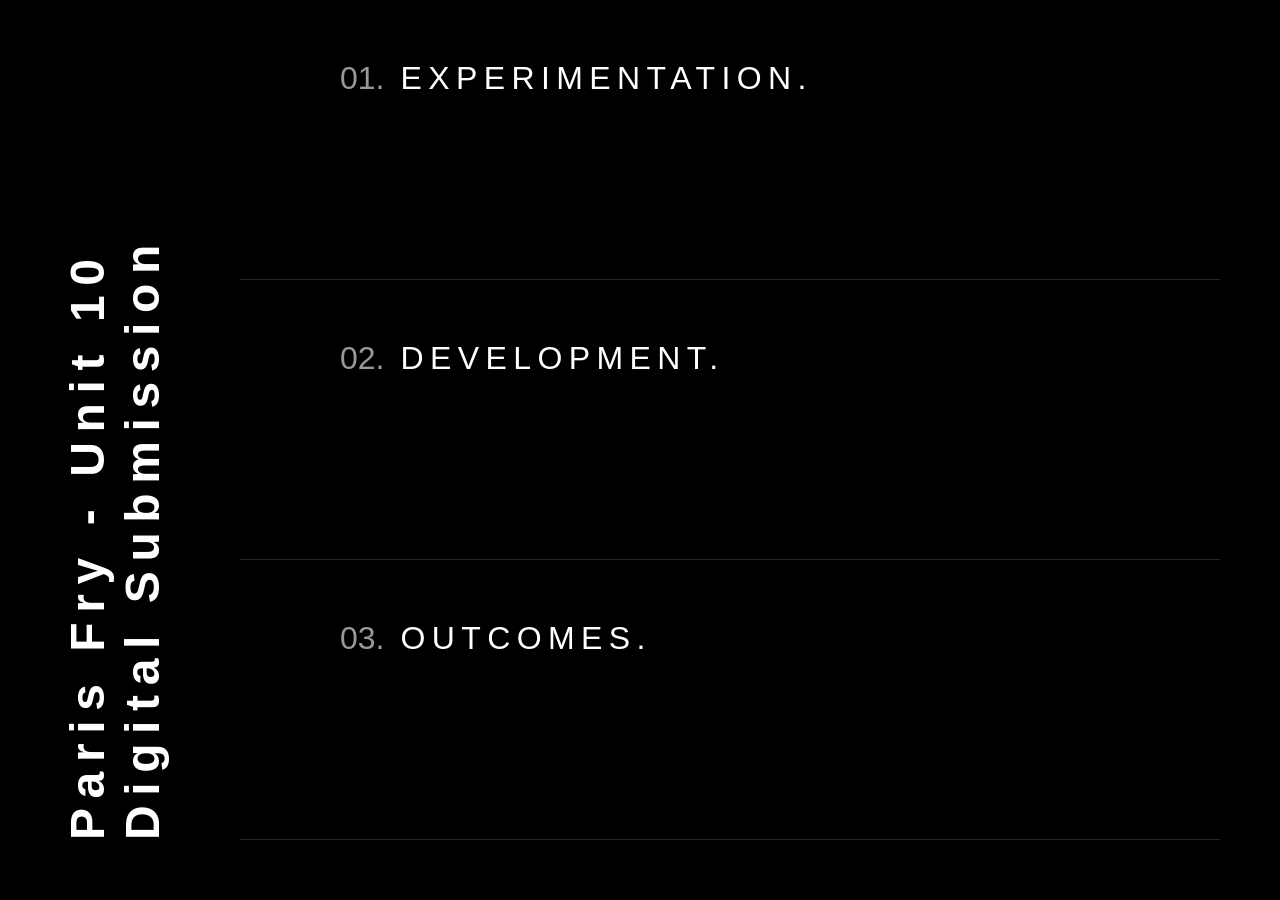
==== index.html @ 5a78e101 "Initial commit" ====
<!DOCTYPE html>
<html lang="en">
<head>
    <meta charset="UTF-8">
    <meta name="viewport" content="width=device-width, initial-scale=1.0">
    <title>Paris Fry Unit10 Digital Submission</title>
    <link rel="stylesheet" href="style.css">
</head>

<body class="home">
    <main class="home-layout">

        <div class="home-title">
            Paris Fry - Unit 10 Digital Submission
        </div>

        <div class="home-folders">

            <a href="folder1.html" class= "folder-item">
                <span class= "folder-number">01.</span>
                <span class= "folder-name">EXPERIMENTATION.</span>
            </a>

            <a href="folder2.html" class= "folder-item">
                <span class= "folder-number">02.</span>
                <span class= "folder-name">DEVELOPMENT.</span>
             </a>

            <a href="folder3.html" class= "folder-item">
                <span class= "folder-number">03.</span>
                <span class= "folder-name">OUTCOMES.</span>
            </a>
        </div>
    </main>
</body>

</html>
---- style.css ----
body {
    font-family: 'Inter', sans-serif;
    margin: 0;
    padding: 0;
    background-color: black;
    color: grey;
}
.home-layout {
    display: grid;
    grid-template-columns: 100px 1fr;
    height: 100vh;
    padding: 60px;
    box-sizing: border-box;
}
.page-layout {
    min-height: 100vh;
}
.video-item {
  position: relative;
  overflow: hidden;
}
.video-item video {
  width: 100%;
  height: 100%;
  object-fit: cover;
  transition: transform 0.4s ease;
}
.video-item:hover video {
  transform: scale(1.1);
}
.video-item::after {
  content: "";
  position: absolute;
  inset: 0;
  background: rgba(0,0,0,0);
  transition: 0.3s ease;
}
.video-caption {
  position: absolute;
  bottom: 10px;
  left: 10px;

  font-size: 0.6rem;
  letter-spacing: 0.1em;
  text-transform: uppercase;
  color: white;

  opacity: 0;
  transform: translateY(10px);
  transition: all 0.3s ease;
}
.video-item:hover .video-caption {
  opacity: 1;
  transform: translateY(0);
}

.video-pair video:hover {
  transform: scale(1.1);

}


/* -------- LIGHTBOX -------- */
.lightbox {
  position: fixed;
  inset: 0;
  background: rgba(0,0,0,0.95);
  display: flex;
  justify-content: center;
  align-items: center;

  opacity: 0;
  pointer-events: none;
  transition: opacity 0.3s ease;

  z-index: 999;
}

.lightbox-content {
  display: flex;
  flex-direction: column;
  align-items: center;
  gap: 20px;
}

.lightbox video {
  width: 80vw;
  height: 80vh;
  object-fit: contain;
}
.lightbox-caption {
  font-size: 0.7rem;
  letter-spacing: 0.2em;
  text-transform: uppercase;
  color: white;
  opacity: 0.8;
}

.lightbox.active {
  opacity: 1;
  pointer-events: all;
}

/* -----------SIDEBAR STYLING---------- */
.sidebar {
    position: fixed;
    left: 0;
    top: 0;

    height: 100vh;
    width: 100px;

    padding: 40px 20px;
    z-index: 100; 

}
.sidebar ul {
    list-style: none;
    padding: 0;
    margin: 0;
}
.sidebar li {
    margin-bottom: 20px;
}
.sidebar a {
    color: white;
    text-decoration: none;
    font-size: 1rem;
    letter-spacing: 0.1em;
    text-transform: uppercase;
    opacity: 0.6;
}
.sidebar a:hover {
    opacity: 1;
}
.page-content {
    margin-left: 100px;
}

/* ---------HOMEPAGE STYLING------------- */
.home-title {
    writing-mode: vertical-rl;
    transform: rotate(180deg);
    font-size:3rem;
    font-weight: 550;
    letter-spacing: 0.2em;
    color: white
}
.home-folders {
    display: grid;
    grid-template-columns: 1fr;
    gap: 60px 120px;
    padding-left: 80px;
}
.folder-item {
    display: grid;
    grid-template-columns: auto 1fr;
    grid-template-rows: auto auto;
    column-gap: 16px;
    padding-bottom: 24px;
    padding-left: 100px;
    border-bottom: 1px solid rgba(255,255,255,0.15);
    text-decoration: none;
    color: white;
}
.folder-number {
    grid-row: 1 / 3;
    font-size: 2rem;
    opacity: 0.6;
}
.folder-name {
    font-size: 2rem;
    font-weight: 300;
    letter-spacing: 0.2em;
}
.folder-item:hover {
    opacity: 0.7;
}

/* CAPTION */
.project-caption {
  align-self: end;
  font-size: 0.75rem;
  letter-spacing: 0.25em;
  line-height: 1.6;
  color: white;
  opacity: 0.8;
}


/* DIVIDER LINE */
.project-divider {
  border: none;
  height: 1px;
  background: #ffffff;
  opacity: 0.5;
  margin: 0 100px;
}
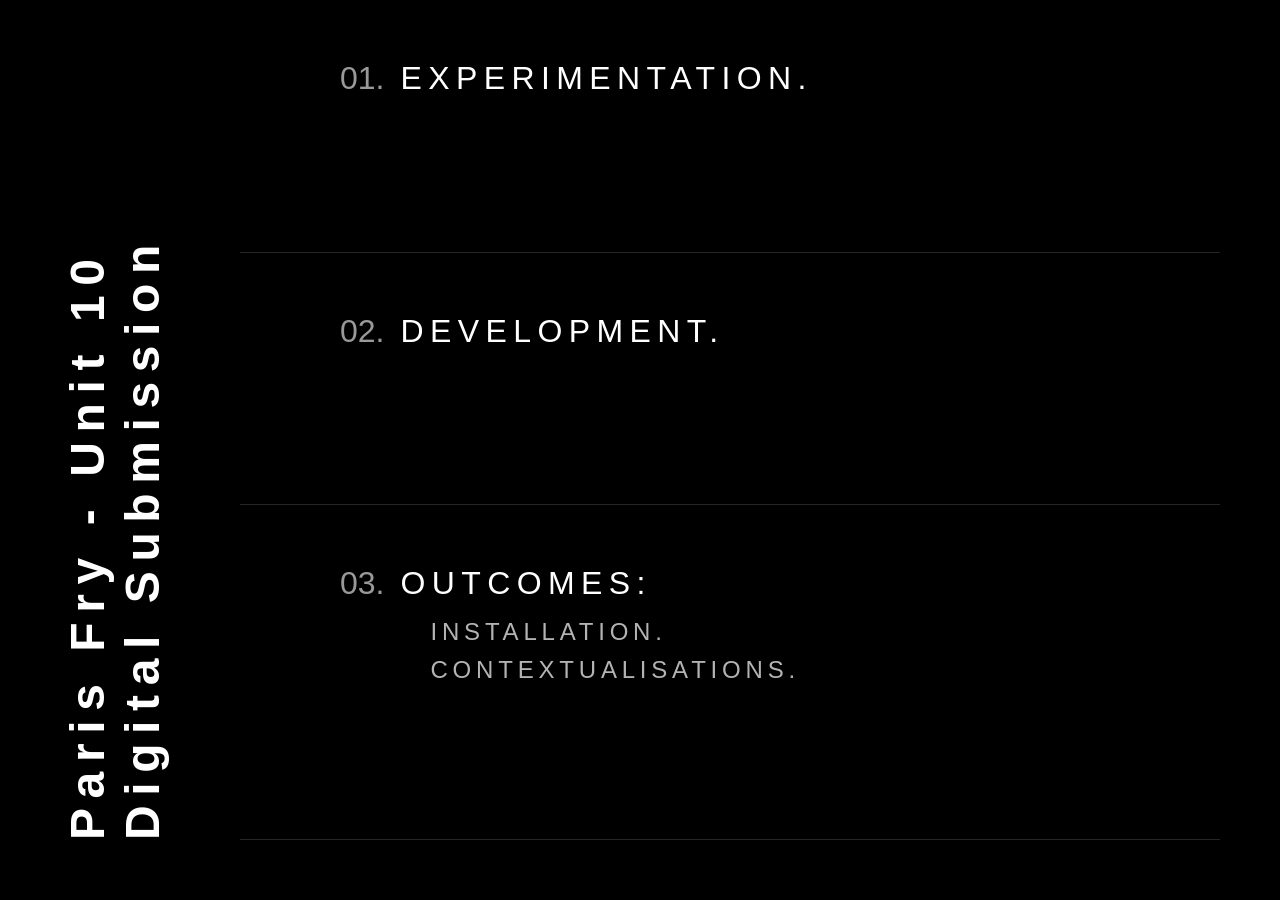
==== commit 23d85e92: "01.06.26 22:00" ====
--- a/index.html
+++ b/index.html
@@ -26,10 +26,19 @@
                 <span class= "folder-name">DEVELOPMENT.</span>
              </a>
 
-            <a href="folder3.html" class= "folder-item">
-                <span class= "folder-number">03.</span>
-                <span class= "folder-name">OUTCOMES.</span>
-            </a>
+         <div class="folder-item outcomes-item">
+    <span class="folder-number">03.</span>
+
+    <div class="outcomes-content">
+        <span class="folder-name">OUTCOMES:</span>
+
+        <div class="outcomes-links">
+            <a href="folder3.html">INSTALLATION.</a>
+            <a href="folder4.html">CONTEXTUALISATIONS.</a>
+        </div>
+    </div>
+</div>
+</div>
         </div>
     </main>
 </body>
--- a/style.css
+++ b/style.css
@@ -12,6 +12,41 @@
     padding: 60px;
     box-sizing: border-box;
 }
+.outcomes-item {
+    display: grid;
+    grid-template-columns: auto 1fr;
+    column-gap: 16px;
+    padding-bottom: 24px;
+    padding-left: 100px;
+    border-bottom: 1px solid rgba(255,255,255,0.15);
+}
+
+.outcomes-content {
+    display: flex;
+    flex-direction: column;
+    gap: 16px;
+}
+
+.outcomes-links {
+    display: flex;
+    flex-direction: column;
+    gap: 10px;
+    padding-left: 30px;
+}
+
+.outcomes-links a {
+    text-decoration: none;
+    color: white;
+    font-size: 1.5rem;
+    font-weight: 300;
+    letter-spacing: 0.2em;
+    opacity: 0.7;
+    transition: opacity 0.3s ease;
+}
+
+.outcomes-links a:hover {
+    opacity: 1;
+}
 .page-layout {
     min-height: 100vh;
 }
@@ -40,9 +75,8 @@
   bottom: 10px;
   left: 10px;
 
-  font-size: 0.6rem;
+  font-size: 0.65rem;
   letter-spacing: 0.1em;
-  text-transform: uppercase;
   color: white;
 
   opacity: 0;
@@ -91,7 +125,6 @@
 .lightbox-caption {
   font-size: 0.7rem;
   letter-spacing: 0.2em;
-  text-transform: uppercase;
   color: white;
   opacity: 0.8;
 }
@@ -108,7 +141,7 @@
     top: 0;
 
     height: 100vh;
-    width: 100px;
+    width: 150px;
 
     padding: 40px 20px;
     z-index: 100; 
@@ -131,6 +164,36 @@
     opacity: 0.6;
 }
 .sidebar a:hover {
+    opacity: 1;
+}
+.dropdown-title {
+    color: white;
+    font-size: 1rem;
+    letter-spacing: 0.1em;
+    text-transform: uppercase;
+    opacity: 0.6;
+    cursor: default;
+}
+.submenu {
+    margin-top: 10px;
+    margin-left: 15px;
+    max-height: 0;
+    overflow: hidden;
+    transition: max-height 0.3s ease;
+}
+.submenu li {
+    margin-bottom: 10px;
+    margin-top: 20px;
+}
+.submenu a {
+    font-size: 0.7rem;
+    opacity: 0.5;
+}
+.dropdown:hover .submenu {
+    max-height: 100px;
+}
+.dropdown:hover .dropdown-title,
+.submenu a:hover {
     opacity: 1;
 }
 .page-content {
